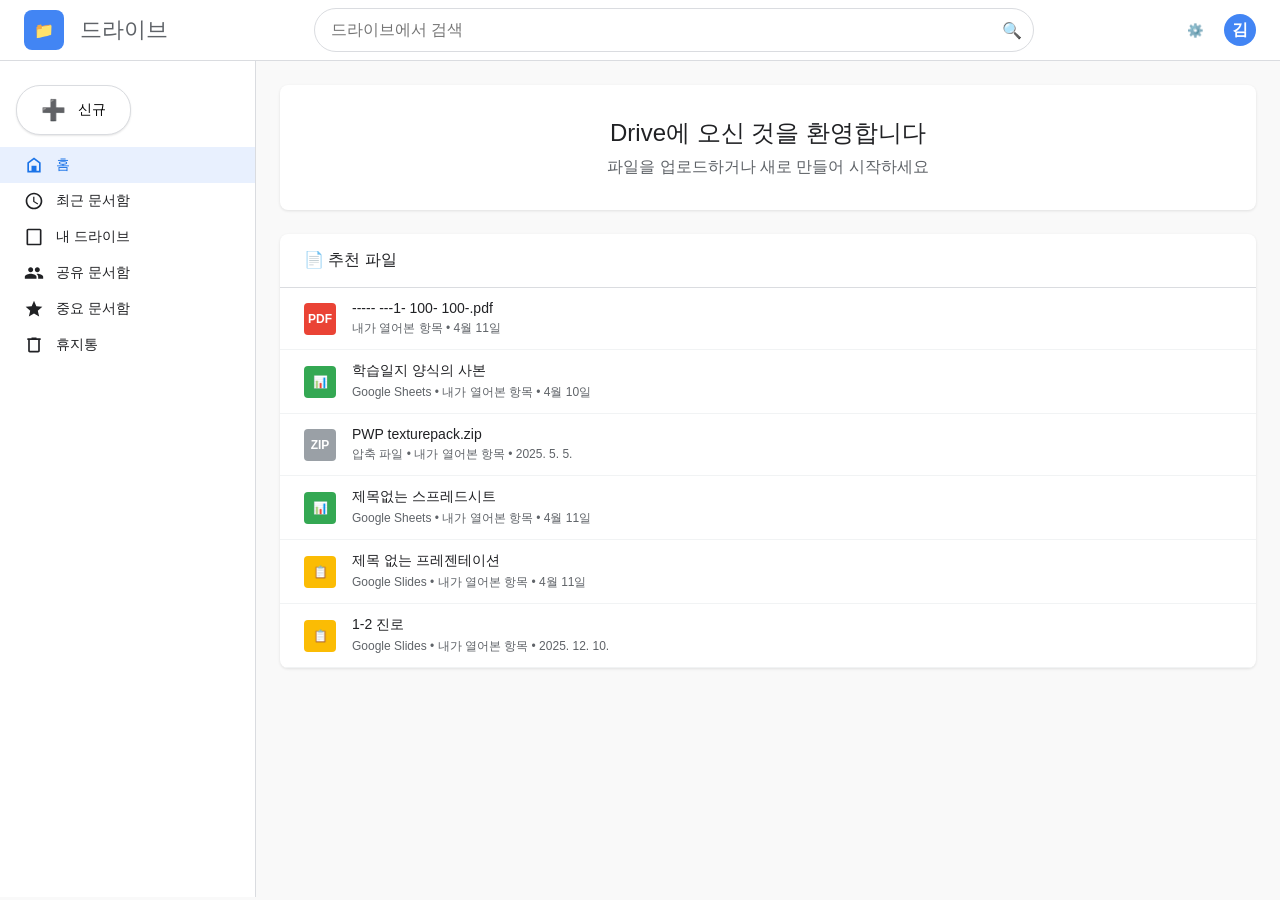
==== BE/main/main.html @ 6cacdad9 "ll" ====
<!DOCTYPE html>
<html lang="ko">
<head>
    <meta charset="UTF-8">
    <meta name="viewport" content="width=device-width, initial-scale=1.0">
    <title>Drive - 홈</title>
    <style>
        * {
            margin: 0;
            padding: 0;
            box-sizing: border-box;
        }

        body {
            font-family: 'Roboto', sans-serif;
            background-color: #f9f9f9;
        }

        .header {
            background: white;
            border-bottom: 1px solid #dadce0;
            padding: 8px 24px;
            display: flex;
            align-items: center;
            justify-content: space-between;
        }

        .logo-section {
            display: flex;
            align-items: center;
            gap: 16px;
        }

        .logo {
            width: 40px;
            height: 40px;
            background: #4285f4;
            border-radius: 8px;
            display: flex;
            align-items: center;
            justify-content: center;
            color: white;
            font-weight: bold;
        }

        .search-bar {
            max-width: 720px;
            flex-grow: 1;
            margin: 0 32px;
            position: relative;
        }

        .search-input {
            width: 100%;
            padding: 12px 48px 12px 16px;
            border: 1px solid #dadce0;
            border-radius: 24px;
            font-size: 16px;
            outline: none;
        }

        .search-input:focus {
            border-color: #4285f4;
            box-shadow: 0 1px 6px rgba(32,33,36,.28);
        }

        .search-icon {
            position: absolute;
            right: 12px;
            top: 50%;
            transform: translateY(-50%);
            color: #5f6368;
        }

        .main-container {
            display: flex;
            height: calc(100vh - 64px);
        }

        .sidebar {
            width: 256px;
            background: white;
            border-right: 1px solid #dadce0;
            padding: 12px 0;
        }

        .new-button {
            margin: 12px 16px;
            padding: 12px 24px;
            background: white;
            border: 1px solid #dadce0;
            border-radius: 24px;
            cursor: pointer;
            display: flex;
            align-items: center;
            gap: 12px;
            font-size: 14px;
            font-weight: 500;
            box-shadow: 0 1px 2px rgba(0,0,0,0.1);
        }

        .new-button:hover {
            box-shadow: 0 2px 4px rgba(0,0,0,0.15);
        }

        .nav-item {
            display: flex;
            align-items: center;
            gap: 12px;
            padding: 8px 24px;
            color: #202124;
            text-decoration: none;
            font-size: 14px;
        }

        .nav-item:hover {
            background: #f8f9fa;
        }

        .nav-item.active {
            background: #e8f0fe;
            color: #1a73e8;
            font-weight: 500;
        }

        .nav-icon {
            width: 20px;
            height: 20px;
            fill: currentColor;
        }

        .content {
            flex: 1;
            padding: 24px;
            overflow-y: auto;
        }

        .welcome-section {
            background: white;
            border-radius: 8px;
            padding: 32px;
            text-align: center;
            margin-bottom: 24px;
            box-shadow: 0 1px 3px rgba(0,0,0,0.1);
        }

        .welcome-title {
            font-size: 24px;
            font-weight: 400;
            color: #202124;
            margin-bottom: 8px;
        }

        .file-list {
            background: white;
            border-radius: 8px;
            overflow: hidden;
            box-shadow: 0 1px 3px rgba(0,0,0,0.1);
        }

        .file-header {
            padding: 16px 24px;
            border-bottom: 1px solid #dadce0;
            font-weight: 500;
            color: #202124;
            display: flex;
            align-items: center;
            gap: 8px;
        }

        .file-item {
            display: flex;
            align-items: center;
            gap: 16px;
            padding: 12px 24px;
            border-bottom: 1px solid #f1f3f4;
            cursor: pointer;
        }

        .file-item:hover {
            background: #f8f9fa;
        }

        .file-icon {
            width: 32px;
            height: 32px;
            border-radius: 4px;
            display: flex;
            align-items: center;
            justify-content: center;
            font-size: 12px;
            font-weight: bold;
            color: white;
        }

        .file-info {
            flex: 1;
        }

        .file-name {
            font-size: 14px;
            color: #202124;
            margin-bottom: 4px;
        }

        .file-details {
            font-size: 12px;
            color: #5f6368;
        }

        .pdf { background: #ea4335; }
        .sheets { background: #34a853; }
        .slides { background: #fbbc04; }
        .zip { background: #9aa0a6; }
        .hwp { background: #1a73e8; }
        .pptx { background: #ff6d01; }
    </style>
</head>
<body>
    <header class="header">
        <div class="logo-section">
            <div class="logo">📁</div>
            <span style="font-size: 22px; color: #5f6368;">드라이브</span>
        </div>

        <div class="search-bar">
            <input type="text" class="search-input" placeholder="드라이브에서 검색">
            <span class="search-icon">🔍</span>
        </div>

        <div style="display: flex; align-items: center; gap: 12px;">
            <button style="border: none; background: none; padding: 8px; border-radius: 50%; cursor: pointer;">⚙️</button>
            <div style="width: 32px; height: 32px; border-radius: 50%; background: #4285f4; display: flex; align-items: center; justify-content: center; color: white; font-weight: bold;">김</div>
        </div>
    </header>

    <div class="main-container">
        <aside class="sidebar">
            <button class="new-button">
                <span style="font-size: 20px;">➕</span>
                신규
            </button>

            <nav>
                <a href="#" class="nav-item active">
                    <svg class="nav-icon" viewBox="0 0 24 24"><path d="M12 3L4 9v12h16V9l-8-6zm6 16h-3v-6H9v6H6v-9l6-4.5 6 4.5v9z"/></svg>
                    홈
                </a>
                <a href="#" class="nav-item">
                    <svg class="nav-icon" viewBox="0 0 24 24"><path d="M12 2C6.48 2 2 6.48 2 12s4.48 10 10 10 10-4.48 10-10S17.52 2 12 2zm0 18c-4.42 0-8-3.58-8-8s3.58-8 8-8 8 3.58 8 8-3.58 8-8 8z"/><path d="M12.5 7H11v6l5.25 3.15.75-1.23-4.5-2.67z"/></svg>
                    최근 문서함
                </a>
                <a href="#" class="nav-item">
                    <svg class="nav-icon" viewBox="0 0 24 24"><path d="M19 2H5c-1.1 0-2 .9-2 2v16c0 1.1.9 2 2 2h14c1.1 0 2-.9 2-2V4c0-1.1-.9-2-2-2zm0 18H5V4h14v16z"/></svg>
                    내 드라이브
                </a>
                <a href="#" class="nav-item">
                    <svg class="nav-icon" viewBox="0 0 24 24"><path d="M16 11c1.66 0 2.99-1.34 2.99-3S17.66 5 16 5c-1.66 0-3 1.34-3 3s1.34 3 3 3zm-8 0c1.66 0 2.99-1.34 2.99-3S9.66 5 8 5C6.34 5 5 6.34 5 8s1.34 3 3 3zm0 2c-2.33 0-7 1.17-7 3.5V19h14v-2.5c0-2.33-4.67-3.5-7-3.5zm8 0c-.29 0-.62.02-.97.05 1.16.84 1.97 1.97 1.97 3.45V19h6v-2.5c0-2.33-4.67-3.5-7-3.5z"/></svg>
                    공유 문서함
                </a>
                <a href="#" class="nav-item">
                    <svg class="nav-icon" viewBox="0 0 24 24"><path d="M22 9.24l-7.19-.62L12 2 9.19 8.63 2 9.24l5.46 4.73L5.82 21 12 17.27 18.18 21l-1.63-7.03L22 9.24z"/></svg>
                    중요 문서함
                </a>
                <a href="#" class="nav-item">
                    <svg class="nav-icon" viewBox="0 0 24 24"><path d="M15 4V3H9v1H4v2h1v13c0 1.1.9 2 2 2h10c1.1 0 2-.9 2-2V6h1V4h-5zm2 15H7V6h10v13z"/></svg>
                    휴지통
                </a>
            </nav>
        </aside>

        <main class="content">
            <div class="welcome-section">
                <h1 class="welcome-title">Drive에 오신 것을 환영합니다</h1>
                <p style="color: #5f6368;">파일을 업로드하거나 새로 만들어 시작하세요</p>
            </div>

            <div class="file-list">
                <div class="file-header">
                    📄 추천 파일
                </div>

                <div class="file-item">
                    <div class="file-icon pdf">PDF</div>
                    <div class="file-info">
                        <div class="file-name">----- ---1- 100- 100-.pdf</div>
                        <div class="file-details">내가 열어본 항목 • 4월 11일</div>
                    </div>
                </div>

                <div class="file-item">
                    <div class="file-icon sheets">📊</div>
                    <div class="file-info">
                        <div class="file-name">학습일지 양식의 사본</div>
                        <div class="file-details">Google Sheets • 내가 열어본 항목 • 4월 10일</div>
                    </div>
                </div>

                <div class="file-item">
                    <div class="file-icon zip">ZIP</div>
                    <div class="file-info">
                        <div class="file-name">PWP texturepack.zip</div>
                        <div class="file-details">압축 파일 • 내가 열어본 항목 • 2025. 5. 5.</div>
                    </div>
                </div>

                <div class="file-item">
                    <div class="file-icon sheets">📊</div>
                    <div class="file-info">
                        <div class="file-name">제목없는 스프레드시트</div>
                        <div class="file-details">Google Sheets • 내가 열어본 항목 • 4월 11일</div>
                    </div>
                </div>

                <div class="file-item">
                    <div class="file-icon slides">📋</div>
                    <div class="file-info">
                        <div class="file-name">제목 없는 프레젠테이션</div>
                        <div class="file-details">Google Slides • 내가 열어본 항목 • 4월 11일</div>
                    </div>
                </div>

                <div class="file-item">
                    <div class="file-icon slides">📋</div>
                    <div class="file-info">
                        <div class="file-name">1-2 진로</div>
                        <div class="file-details">Google Slides • 내가 열어본 항목 • 2025. 12. 10.</div>
                    </div>
                </div>
            </div>
        </main>
    </div>

    <script>
        // 간단한 인터랙션 추가
        document.querySelectorAll('.file-item').forEach(item => {
            item.addEventListener('click', function() {
                const fileName = this.querySelector('.file-name').textContent;
                alert(`"${fileName}" 파일을 열었습니다.`);
            });
        });

        document.querySelector('.search-input').addEventListener('keypress', function(e) {
            if (e.key === 'Enter') {
                const query = this.value;
                if (query) {
                    alert(`"${query}"에 대한 검색 결과를 표시합니다.`);
                }
            }
        });
    </script>
</body>
</html>
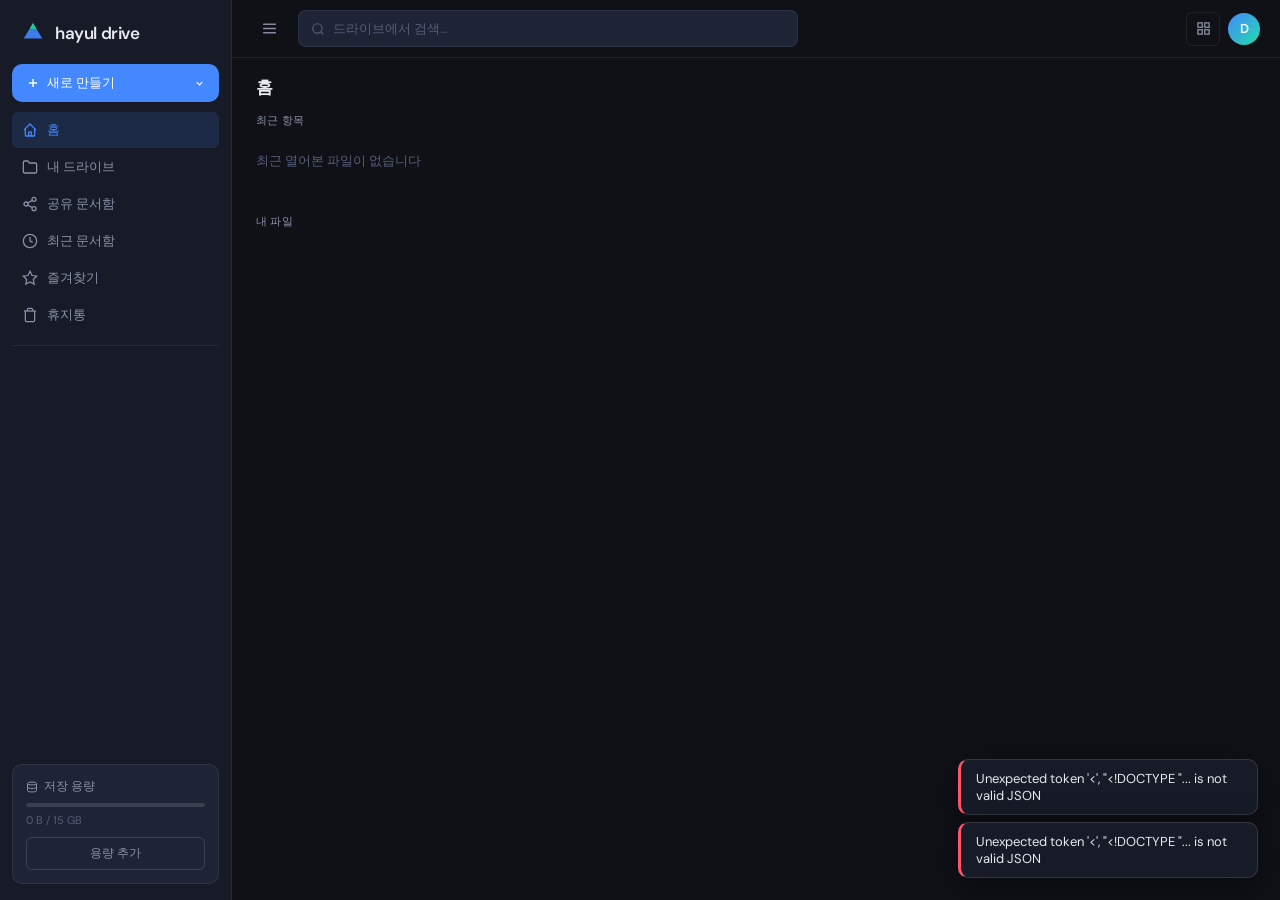
==== commit 21f77689: "ll" ====
--- a/BE/main/main.html
+++ b/BE/main/main.html
@@ -1,353 +1,288 @@
 <!DOCTYPE html>
 <html lang="ko">
 <head>
-    <meta charset="UTF-8">
-    <meta name="viewport" content="width=device-width, initial-scale=1.0">
-    <title>Drive - 홈</title>
-    <style>
-        * {
-            margin: 0;
-            padding: 0;
-            box-sizing: border-box;
-        }
-
-        body {
-            font-family: 'Roboto', sans-serif;
-            background-color: #f9f9f9;
-        }
-
-        .header {
-            background: white;
-            border-bottom: 1px solid #dadce0;
-            padding: 8px 24px;
-            display: flex;
-            align-items: center;
-            justify-content: space-between;
-        }
-
-        .logo-section {
-            display: flex;
-            align-items: center;
-            gap: 16px;
-        }
-
-        .logo {
-            width: 40px;
-            height: 40px;
-            background: #4285f4;
-            border-radius: 8px;
-            display: flex;
-            align-items: center;
-            justify-content: center;
-            color: white;
-            font-weight: bold;
-        }
-
-        .search-bar {
-            max-width: 720px;
-            flex-grow: 1;
-            margin: 0 32px;
-            position: relative;
-        }
-
-        .search-input {
-            width: 100%;
-            padding: 12px 48px 12px 16px;
-            border: 1px solid #dadce0;
-            border-radius: 24px;
-            font-size: 16px;
-            outline: none;
-        }
-
-        .search-input:focus {
-            border-color: #4285f4;
-            box-shadow: 0 1px 6px rgba(32,33,36,.28);
-        }
-
-        .search-icon {
-            position: absolute;
-            right: 12px;
-            top: 50%;
-            transform: translateY(-50%);
-            color: #5f6368;
-        }
-
-        .main-container {
-            display: flex;
-            height: calc(100vh - 64px);
-        }
-
-        .sidebar {
-            width: 256px;
-            background: white;
-            border-right: 1px solid #dadce0;
-            padding: 12px 0;
-        }
-
-        .new-button {
-            margin: 12px 16px;
-            padding: 12px 24px;
-            background: white;
-            border: 1px solid #dadce0;
-            border-radius: 24px;
-            cursor: pointer;
-            display: flex;
-            align-items: center;
-            gap: 12px;
-            font-size: 14px;
-            font-weight: 500;
-            box-shadow: 0 1px 2px rgba(0,0,0,0.1);
-        }
-
-        .new-button:hover {
-            box-shadow: 0 2px 4px rgba(0,0,0,0.15);
-        }
-
-        .nav-item {
-            display: flex;
-            align-items: center;
-            gap: 12px;
-            padding: 8px 24px;
-            color: #202124;
-            text-decoration: none;
-            font-size: 14px;
-        }
-
-        .nav-item:hover {
-            background: #f8f9fa;
-        }
-
-        .nav-item.active {
-            background: #e8f0fe;
-            color: #1a73e8;
-            font-weight: 500;
-        }
-
-        .nav-icon {
-            width: 20px;
-            height: 20px;
-            fill: currentColor;
-        }
-
-        .content {
-            flex: 1;
-            padding: 24px;
-            overflow-y: auto;
-        }
-
-        .welcome-section {
-            background: white;
-            border-radius: 8px;
-            padding: 32px;
-            text-align: center;
-            margin-bottom: 24px;
-            box-shadow: 0 1px 3px rgba(0,0,0,0.1);
-        }
-
-        .welcome-title {
-            font-size: 24px;
-            font-weight: 400;
-            color: #202124;
-            margin-bottom: 8px;
-        }
-
-        .file-list {
-            background: white;
-            border-radius: 8px;
-            overflow: hidden;
-            box-shadow: 0 1px 3px rgba(0,0,0,0.1);
-        }
-
-        .file-header {
-            padding: 16px 24px;
-            border-bottom: 1px solid #dadce0;
-            font-weight: 500;
-            color: #202124;
-            display: flex;
-            align-items: center;
-            gap: 8px;
-        }
-
-        .file-item {
-            display: flex;
-            align-items: center;
-            gap: 16px;
-            padding: 12px 24px;
-            border-bottom: 1px solid #f1f3f4;
-            cursor: pointer;
-        }
-
-        .file-item:hover {
-            background: #f8f9fa;
-        }
-
-        .file-icon {
-            width: 32px;
-            height: 32px;
-            border-radius: 4px;
-            display: flex;
-            align-items: center;
-            justify-content: center;
-            font-size: 12px;
-            font-weight: bold;
-            color: white;
-        }
-
-        .file-info {
-            flex: 1;
-        }
-
-        .file-name {
-            font-size: 14px;
-            color: #202124;
-            margin-bottom: 4px;
-        }
-
-        .file-details {
-            font-size: 12px;
-            color: #5f6368;
-        }
-
-        .pdf { background: #ea4335; }
-        .sheets { background: #34a853; }
-        .slides { background: #fbbc04; }
-        .zip { background: #9aa0a6; }
-        .hwp { background: #1a73e8; }
-        .pptx { background: #ff6d01; }
-    </style>
+  <meta charset="UTF-8" />
+  <meta name="viewport" content="width=device-width, initial-scale=1.0" />
+  <title>Drive</title>
+  <link rel="preconnect" href="https://fonts.googleapis.com" />
+  <link rel="preconnect" href="https://fonts.gstatic.com" crossorigin />
+  <link href="https://fonts.googleapis.com/css2?family=DM+Sans:opsz,wght@9..40,300;9..40,400;9..40,500;9..40,600&display=swap" rel="stylesheet" />
+  <link rel="stylesheet" href="style/style.css" />
 </head>
 <body>
-    <header class="header">
-        <div class="logo-section">
-            <div class="logo">📁</div>
-            <span style="font-size: 22px; color: #5f6368;">드라이브</span>
+
+<!-- ── 사이드바 ─────────────────────────────────────────── -->
+<aside class="sidebar" id="sidebar">
+  <div class="logo">
+    <svg width="26" height="26" viewBox="0 0 28 28" fill="none">
+      <path d="M4 20l6-10h8l6 10H4z" fill="#4488ff" opacity=".9"/>
+      <path d="M10 10L14 3l4 7H10z" fill="#22ddaa" opacity=".9"/>
+      <path d="M16 10l6 10H22l-6-10z" fill="#ffaa33" opacity=".9"/>
+    </svg>
+    <span>hayul drive</span>
+  </div>
+
+  <!-- 새로 만들기 드롭다운 -->
+  <div class="new-btn-wrap" id="new-btn-wrap">
+    <button class="btn-new" id="btn-new">
+      <svg width="14" height="14" viewBox="0 0 24 24" fill="none" stroke="currentColor" stroke-width="2.5"><line x1="12" y1="5" x2="12" y2="19"/><line x1="5" y1="12" x2="19" y2="12"/></svg>
+      새로 만들기
+      <svg class="chevron" width="11" height="11" viewBox="0 0 24 24" fill="none" stroke="currentColor" stroke-width="2.5"><polyline points="6 9 12 15 18 9"/></svg>
+    </button>
+    <div class="new-dropdown" id="new-dropdown">
+      <button data-new="folder">
+        <svg width="14" height="14" viewBox="0 0 24 24" fill="none" stroke="currentColor" stroke-width="2"><path d="M22 19a2 2 0 01-2 2H4a2 2 0 01-2-2V5a2 2 0 012-2h5l2 3h9a2 2 0 012 2z"/></svg>새 폴더
+      </button>
+      <div class="dropdown-div"></div>
+      <button data-new="doc">
+        <svg width="14" height="14" viewBox="0 0 24 24" fill="none" stroke="currentColor" stroke-width="2"><path d="M14 2H6a2 2 0 00-2 2v16a2 2 0 002 2h12a2 2 0 002-2V8z"/><polyline points="14 2 14 8 20 8"/><line x1="16" y1="13" x2="8" y2="13"/><line x1="16" y1="17" x2="8" y2="17"/></svg>새 문서
+      </button>
+      <button data-new="sheet">
+        <svg width="14" height="14" viewBox="0 0 24 24" fill="none" stroke="currentColor" stroke-width="2"><rect x="3" y="3" width="18" height="18" rx="2"/><line x1="3" y1="9" x2="21" y2="9"/><line x1="3" y1="15" x2="21" y2="15"/><line x1="9" y1="3" x2="9" y2="21"/><line x1="15" y1="3" x2="15" y2="21"/></svg>새 스프레드시트
+      </button>
+      <button data-new="slide">
+        <svg width="14" height="14" viewBox="0 0 24 24" fill="none" stroke="currentColor" stroke-width="2"><rect x="2" y="3" width="20" height="14" rx="2"/><line x1="8" y1="21" x2="16" y2="21"/><line x1="12" y1="17" x2="12" y2="21"/></svg>새 프레젠테이션
+      </button>
+      <div class="dropdown-div"></div>
+      <button data-new="upload">
+        <svg width="14" height="14" viewBox="0 0 24 24" fill="none" stroke="currentColor" stroke-width="2"><polyline points="16 16 12 12 8 16"/><line x1="12" y1="12" x2="12" y2="21"/><path d="M20.39 18.39A5 5 0 0018 9h-1.26A8 8 0 103 16.3"/></svg>파일 업로드
+      </button>
+    </div>
+  </div>
+
+  <nav class="nav">
+    <a class="nav-item" data-view="home">
+      <svg width="16" height="16" viewBox="0 0 24 24" fill="none" stroke="currentColor" stroke-width="1.9"><path d="M3 12l2-2m0 0l7-7 7 7M5 10v10a1 1 0 001 1h3m10-11l2 2m-2-2v10a1 1 0 01-1 1h-3m-6 0a1 1 0 001-1v-4a1 1 0 011-1h2a1 1 0 011 1v4a1 1 0 001 1m-6 0h6"/></svg>홈
+    </a>
+    <a class="nav-item" data-view="my-drive">
+      <svg width="16" height="16" viewBox="0 0 24 24" fill="none" stroke="currentColor" stroke-width="1.9"><path d="M22 19a2 2 0 01-2 2H4a2 2 0 01-2-2V5a2 2 0 012-2h5l2 3h9a2 2 0 012 2z"/></svg>내 드라이브
+    </a>
+    <a class="nav-item" data-view="shared">
+      <svg width="16" height="16" viewBox="0 0 24 24" fill="none" stroke="currentColor" stroke-width="1.9"><circle cx="18" cy="5" r="3"/><circle cx="6" cy="12" r="3"/><circle cx="18" cy="19" r="3"/><line x1="8.59" y1="13.51" x2="15.42" y2="17.49"/><line x1="15.41" y1="6.51" x2="8.59" y2="10.49"/></svg>공유 문서함
+    </a>
+    <a class="nav-item" data-view="recent">
+      <svg width="16" height="16" viewBox="0 0 24 24" fill="none" stroke="currentColor" stroke-width="1.9"><circle cx="12" cy="12" r="10"/><polyline points="12 6 12 12 16 14"/></svg>최근 문서함
+    </a>
+    <a class="nav-item" data-view="starred">
+      <svg width="16" height="16" viewBox="0 0 24 24" fill="none" stroke="currentColor" stroke-width="1.9"><polygon points="12 2 15.09 8.26 22 9.27 17 14.14 18.18 21.02 12 17.77 5.82 21.02 7 14.14 2 9.27 8.91 8.26 12 2"/></svg>즐겨찾기
+    </a>
+    <a class="nav-item" data-view="trash">
+      <svg width="16" height="16" viewBox="0 0 24 24" fill="none" stroke="currentColor" stroke-width="1.9"><polyline points="3 6 5 6 21 6"/><path d="M19 6v14a2 2 0 01-2 2H7a2 2 0 01-2-2V6m3 0V4a2 2 0 012-2h4a2 2 0 012 2v2"/></svg>휴지통
+    </a>
+  </nav>
+
+  <div class="sidebar-sep"></div>
+
+  <div class="storage-box">
+    <div class="storage-top">
+      <svg width="12" height="12" viewBox="0 0 24 24" fill="none" stroke="currentColor" stroke-width="2"><ellipse cx="12" cy="5" rx="9" ry="3"/><path d="M21 12c0 1.66-4 3-9 3s-9-1.34-9-3"/><path d="M3 5v14c0 1.66 4 3 9 3s9-1.34 9-3V5"/></svg>
+      <span>저장 용량</span>
+    </div>
+    <div class="storage-bar"><div class="storage-fill" id="storage-fill"></div></div>
+    <div class="storage-nums"><span id="storage-used-text">0 B</span><span> / 15 GB</span></div>
+    <button class="btn-upgrade">용량 추가</button>
+  </div>
+</aside>
+
+<!-- ── 메인 ──────────────────────────────────────────────── -->
+<main class="main">
+
+  <!-- 상단 바 -->
+  <header class="topbar">
+    <button class="menu-btn" id="sidebar-toggle">
+      <svg width="17" height="17" viewBox="0 0 24 24" fill="none" stroke="currentColor" stroke-width="2"><line x1="3" y1="6" x2="21" y2="6"/><line x1="3" y1="12" x2="21" y2="12"/><line x1="3" y1="18" x2="21" y2="18"/></svg>
+    </button>
+    <div class="search-wrap">
+      <svg width="14" height="14" viewBox="0 0 24 24" fill="none" stroke="currentColor" stroke-width="2"><circle cx="11" cy="11" r="8"/><line x1="21" y1="21" x2="16.65" y2="16.65"/></svg>
+      <input type="text" id="search-input" placeholder="드라이브에서 검색…" />
+      <button class="search-clear" id="search-clear" style="display:none">
+        <svg width="13" height="13" viewBox="0 0 24 24" fill="none" stroke="currentColor" stroke-width="2.5"><line x1="18" y1="6" x2="6" y2="18"/><line x1="6" y1="6" x2="18" y2="18"/></svg>
+      </button>
+    </div>
+    <div class="topbar-right">
+      <button class="icon-btn" id="btn-view-toggle" title="보기 전환">
+        <svg id="icon-grid" width="15" height="15" viewBox="0 0 24 24" fill="none" stroke="currentColor" stroke-width="2"><rect x="3" y="3" width="7" height="7"/><rect x="14" y="3" width="7" height="7"/><rect x="14" y="14" width="7" height="7"/><rect x="3" y="14" width="7" height="7"/></svg>
+        <svg id="icon-list" width="15" height="15" viewBox="0 0 24 24" fill="none" stroke="currentColor" stroke-width="2" style="display:none"><line x1="8" y1="6" x2="21" y2="6"/><line x1="8" y1="12" x2="21" y2="12"/><line x1="8" y1="18" x2="21" y2="18"/><line x1="3" y1="6" x2="3.01" y2="6"/><line x1="3" y1="12" x2="3.01" y2="12"/><line x1="3" y1="18" x2="3.01" y2="18"/></svg>
+      </button>
+      <div class="user-avatar">D</div>
+    </div>
+  </header>
+
+  <!-- 콘텐츠 영역 -->
+  <div class="content" id="content">
+
+    <!-- 브레드크럼 -->
+    <nav class="breadcrumb" id="breadcrumb" style="display:none">
+      <span class="bc-root" id="bc-root">내 드라이브</span>
+      <span class="bc-list" id="bc-list"></span>
+    </nav>
+
+    <!-- 섹션 헤더 -->
+    <div class="section-header">
+      <h2 id="section-title">홈</h2>
+      <div id="trash-actions" style="display:none">
+        <button class="btn-ghost btn-danger" id="btn-empty-trash">휴지통 비우기</button>
+      </div>
+    </div>
+
+    <!-- ▸ 홈 뷰 -->
+    <div id="view-home">
+      <div class="home-block">
+        <div class="home-block-title">최근 항목</div>
+        <div class="recent-grid" id="recent-grid"></div>
+        <div class="home-empty" id="recent-empty" style="display:none">최근 열어본 파일이 없습니다</div>
+      </div>
+      <div class="home-block">
+        <div class="home-block-title">내 파일</div>
+        <div class="file-grid" id="home-file-grid"></div>
+      </div>
+    </div>
+
+    <!-- ▸ 파일 뷰 (my-drive / shared / recent / starred / trash / 폴더 내부) -->
+    <div id="view-files" style="display:none">
+      <div class="drop-zone" id="drop-zone">
+        <svg width="22" height="22" viewBox="0 0 24 24" fill="none" stroke="currentColor" stroke-width="1.5"><polyline points="16 16 12 12 8 16"/><line x1="12" y1="12" x2="12" y2="21"/><path d="M20.39 18.39A5 5 0 0018 9h-1.26A8 8 0 103 16.3"/></svg>
+        <span>파일을 여기에 드롭하세요</span>
+      </div>
+      <!-- 리스트 뷰 헤더 -->
+      <div class="list-header" id="list-header" style="display:none">
+        <span class="lh-name">이름</span>
+        <span class="lh-date">수정일</span>
+        <span class="lh-size">크기</span>
+      </div>
+      <div class="file-grid" id="file-grid"></div>
+      <div class="loading" id="loading" style="display:none"><div class="spinner"></div></div>
+      <div class="empty-state" id="empty-state" style="display:none">
+        <svg width="52" height="52" viewBox="0 0 24 24" fill="none" stroke="currentColor" stroke-width="1"><path d="M13 2H6a2 2 0 00-2 2v16a2 2 0 002 2h12a2 2 0 002-2V9z"/><polyline points="13 2 13 9 20 9"/></svg>
+        <p>파일이 없습니다</p>
+        <span id="empty-hint">새로 만들기 버튼으로 파일을 추가해 보세요</span>
+      </div>
+    </div>
+
+  </div><!-- /content -->
+
+  <input type="file" id="file-input" multiple style="display:none" />
+</main>
+
+<!-- ── 컨텍스트 메뉴 ──────────────────────────────────────── -->
+<div class="ctx-menu" id="context-menu">
+  <button data-action="open">
+    <svg width="13" height="13" viewBox="0 0 24 24" fill="none" stroke="currentColor" stroke-width="2"><path d="M18 13v6a2 2 0 01-2 2H5a2 2 0 01-2-2V8a2 2 0 012-2h6"/><polyline points="15 3 21 3 21 9"/><line x1="10" y1="14" x2="21" y2="3"/></svg>열기
+  </button>
+  <button data-action="download">
+    <svg width="13" height="13" viewBox="0 0 24 24" fill="none" stroke="currentColor" stroke-width="2"><path d="M21 15v4a2 2 0 01-2 2H5a2 2 0 01-2-2v-4"/><polyline points="7 10 12 15 17 10"/><line x1="12" y1="15" x2="12" y2="3"/></svg>다운로드
+  </button>
+  <div class="ctx-div"></div>
+  <button data-action="rename">
+    <svg width="13" height="13" viewBox="0 0 24 24" fill="none" stroke="currentColor" stroke-width="2"><path d="M11 4H4a2 2 0 00-2 2v14a2 2 0 002 2h14a2 2 0 002-2v-7"/><path d="M18.5 2.5a2.121 2.121 0 013 3L12 15l-4 1 1-4 9.5-9.5z"/></svg>이름 바꾸기
+  </button>
+  <button data-action="star">
+    <svg width="13" height="13" viewBox="0 0 24 24" fill="none" stroke="currentColor" stroke-width="2"><polygon points="12 2 15.09 8.26 22 9.27 17 14.14 18.18 21.02 12 17.77 5.82 21.02 7 14.14 2 9.27 8.91 8.26 12 2"/></svg><span id="ctx-star-label">즐겨찾기 추가</span>
+  </button>
+  <button data-action="share">
+    <svg width="13" height="13" viewBox="0 0 24 24" fill="none" stroke="currentColor" stroke-width="2"><circle cx="18" cy="5" r="3"/><circle cx="6" cy="12" r="3"/><circle cx="18" cy="19" r="3"/><line x1="8.59" y1="13.51" x2="15.42" y2="17.49"/><line x1="15.41" y1="6.51" x2="8.59" y2="10.49"/></svg>공유
+  </button>
+  <button data-action="copy">
+    <svg width="13" height="13" viewBox="0 0 24 24" fill="none" stroke="currentColor" stroke-width="2"><rect x="9" y="9" width="13" height="13" rx="2"/><path d="M5 15H4a2 2 0 01-2-2V4a2 2 0 012-2h9a2 2 0 012 2v1"/></svg>복사본 만들기
+  </button>
+  <div class="ctx-div"></div>
+  <button data-action="trash" class="danger">
+    <svg width="13" height="13" viewBox="0 0 24 24" fill="none" stroke="currentColor" stroke-width="2"><polyline points="3 6 5 6 21 6"/><path d="M19 6v14a2 2 0 01-2 2H7a2 2 0 01-2-2V6m3 0V4a2 2 0 012-2h4a2 2 0 012 2v2"/></svg>휴지통으로 이동
+  </button>
+  <button data-action="restore" style="display:none">
+    <svg width="13" height="13" viewBox="0 0 24 24" fill="none" stroke="currentColor" stroke-width="2"><polyline points="1 4 1 10 7 10"/><path d="M3.51 15a9 9 0 102.13-9.36L1 10"/></svg>복원
+  </button>
+  <button data-action="delete" class="danger" style="display:none">
+    <svg width="13" height="13" viewBox="0 0 24 24" fill="none" stroke="currentColor" stroke-width="2"><polyline points="3 6 5 6 21 6"/><path d="M19 6v14a2 2 0 01-2 2H7a2 2 0 01-2-2V6m3 0V4a2 2 0 012-2h4a2 2 0 012 2v2"/><line x1="10" y1="11" x2="10" y2="17"/><line x1="14" y1="11" x2="14" y2="17"/></svg>영구 삭제
+  </button>
+</div>
+
+<!-- ── 모달: 이름 변경 ──────────────────────────────────── -->
+<div class="modal-overlay" id="modal-rename">
+  <div class="modal">
+    <h3>이름 바꾸기</h3>
+    <input type="text" id="rename-input" class="modal-input" />
+    <div class="modal-actions">
+      <button class="btn-ghost" data-close="modal-rename">취소</button>
+      <button class="btn-primary" id="btn-rename-confirm">변경</button>
+    </div>
+  </div>
+</div>
+
+<!-- ── 모달: 공유 ───────────────────────────────────────── -->
+<div class="modal-overlay" id="modal-share">
+  <div class="modal modal-wide">
+    <h3>공유 설정</h3>
+    <div class="share-row">
+      <input type="text" id="share-link-input" class="modal-input" placeholder="링크 공유 활성화 후 링크가 생성됩니다" readonly />
+      <button class="btn-primary" id="btn-copy-link">복사</button>
+    </div>
+    <label class="toggle-wrap">
+      <input type="checkbox" id="chk-link-share" />
+      <span class="toggle-track"><span class="toggle-thumb"></span></span>
+      <span>링크 공유 허용</span>
+    </label>
+    <div class="share-row" style="margin-top:16px">
+      <input type="email" id="share-email-input" class="modal-input" placeholder="이메일 주소" />
+      <select id="share-role-select" class="modal-select">
+        <option value="reader">보기</option>
+        <option value="commenter">댓글</option>
+        <option value="writer">편집</option>
+      </select>
+      <button class="btn-primary" id="btn-share-add">추가</button>
+    </div>
+    <div class="perm-list" id="perm-list"></div>
+    <div class="modal-actions"><button class="btn-ghost" data-close="modal-share">닫기</button></div>
+  </div>
+</div>
+
+<!-- ── 모달: 새 폴더 ────────────────────────────────────── -->
+<div class="modal-overlay" id="modal-folder">
+  <div class="modal">
+    <h3>새 폴더 만들기</h3>
+    <input type="text" id="folder-name-input" class="modal-input" value="새 폴더" />
+    <div class="modal-actions">
+      <button class="btn-ghost" data-close="modal-folder">취소</button>
+      <button class="btn-primary" id="btn-folder-confirm">만들기</button>
+    </div>
+  </div>
+</div>
+
+<!-- ── 모달: 새 파일 ────────────────────────────────────── -->
+<div class="modal-overlay" id="modal-newfile">
+  <div class="modal">
+    <h3 id="newfile-title">새 문서</h3>
+    <input type="text" id="newfile-name-input" class="modal-input" />
+    <div class="modal-actions">
+      <button class="btn-ghost" data-close="modal-newfile">취소</button>
+      <button class="btn-primary" id="btn-newfile-confirm">만들기</button>
+    </div>
+  </div>
+</div>
+
+<!-- ── 모달: 파일 미리보기 ──────────────────────────────── -->
+<div class="modal-overlay" id="modal-preview">
+  <div class="modal modal-preview">
+    <div class="preview-header">
+      <div class="preview-title">
+        <span id="preview-icon-lg" style="font-size:22px"></span>
+        <div>
+          <div class="preview-name" id="preview-name"></div>
+          <div class="preview-meta" id="preview-meta"></div>
         </div>
-
-        <div class="search-bar">
-            <input type="text" class="search-input" placeholder="드라이브에서 검색">
-            <span class="search-icon">🔍</span>
-        </div>
-
-        <div style="display: flex; align-items: center; gap: 12px;">
-            <button style="border: none; background: none; padding: 8px; border-radius: 50%; cursor: pointer;">⚙️</button>
-            <div style="width: 32px; height: 32px; border-radius: 50%; background: #4285f4; display: flex; align-items: center; justify-content: center; color: white; font-weight: bold;">김</div>
-        </div>
-    </header>
-
-    <div class="main-container">
-        <aside class="sidebar">
-            <button class="new-button">
-                <span style="font-size: 20px;">➕</span>
-                신규
-            </button>
-
-            <nav>
-                <a href="#" class="nav-item active">
-                    <svg class="nav-icon" viewBox="0 0 24 24"><path d="M12 3L4 9v12h16V9l-8-6zm6 16h-3v-6H9v6H6v-9l6-4.5 6 4.5v9z"/></svg>
-                    홈
-                </a>
-                <a href="#" class="nav-item">
-                    <svg class="nav-icon" viewBox="0 0 24 24"><path d="M12 2C6.48 2 2 6.48 2 12s4.48 10 10 10 10-4.48 10-10S17.52 2 12 2zm0 18c-4.42 0-8-3.58-8-8s3.58-8 8-8 8 3.58 8 8-3.58 8-8 8z"/><path d="M12.5 7H11v6l5.25 3.15.75-1.23-4.5-2.67z"/></svg>
-                    최근 문서함
-                </a>
-                <a href="#" class="nav-item">
-                    <svg class="nav-icon" viewBox="0 0 24 24"><path d="M19 2H5c-1.1 0-2 .9-2 2v16c0 1.1.9 2 2 2h14c1.1 0 2-.9 2-2V4c0-1.1-.9-2-2-2zm0 18H5V4h14v16z"/></svg>
-                    내 드라이브
-                </a>
-                <a href="#" class="nav-item">
-                    <svg class="nav-icon" viewBox="0 0 24 24"><path d="M16 11c1.66 0 2.99-1.34 2.99-3S17.66 5 16 5c-1.66 0-3 1.34-3 3s1.34 3 3 3zm-8 0c1.66 0 2.99-1.34 2.99-3S9.66 5 8 5C6.34 5 5 6.34 5 8s1.34 3 3 3zm0 2c-2.33 0-7 1.17-7 3.5V19h14v-2.5c0-2.33-4.67-3.5-7-3.5zm8 0c-.29 0-.62.02-.97.05 1.16.84 1.97 1.97 1.97 3.45V19h6v-2.5c0-2.33-4.67-3.5-7-3.5z"/></svg>
-                    공유 문서함
-                </a>
-                <a href="#" class="nav-item">
-                    <svg class="nav-icon" viewBox="0 0 24 24"><path d="M22 9.24l-7.19-.62L12 2 9.19 8.63 2 9.24l5.46 4.73L5.82 21 12 17.27 18.18 21l-1.63-7.03L22 9.24z"/></svg>
-                    중요 문서함
-                </a>
-                <a href="#" class="nav-item">
-                    <svg class="nav-icon" viewBox="0 0 24 24"><path d="M15 4V3H9v1H4v2h1v13c0 1.1.9 2 2 2h10c1.1 0 2-.9 2-2V6h1V4h-5zm2 15H7V6h10v13z"/></svg>
-                    휴지통
-                </a>
-            </nav>
-        </aside>
-
-        <main class="content">
-            <div class="welcome-section">
-                <h1 class="welcome-title">Drive에 오신 것을 환영합니다</h1>
-                <p style="color: #5f6368;">파일을 업로드하거나 새로 만들어 시작하세요</p>
-            </div>
-
-            <div class="file-list">
-                <div class="file-header">
-                    📄 추천 파일
-                </div>
-
-                <div class="file-item">
-                    <div class="file-icon pdf">PDF</div>
-                    <div class="file-info">
-                        <div class="file-name">----- ---1- 100- 100-.pdf</div>
-                        <div class="file-details">내가 열어본 항목 • 4월 11일</div>
-                    </div>
-                </div>
-
-                <div class="file-item">
-                    <div class="file-icon sheets">📊</div>
-                    <div class="file-info">
-                        <div class="file-name">학습일지 양식의 사본</div>
-                        <div class="file-details">Google Sheets • 내가 열어본 항목 • 4월 10일</div>
-                    </div>
-                </div>
-
-                <div class="file-item">
-                    <div class="file-icon zip">ZIP</div>
-                    <div class="file-info">
-                        <div class="file-name">PWP texturepack.zip</div>
-                        <div class="file-details">압축 파일 • 내가 열어본 항목 • 2025. 5. 5.</div>
-                    </div>
-                </div>
-
-                <div class="file-item">
-                    <div class="file-icon sheets">📊</div>
-                    <div class="file-info">
-                        <div class="file-name">제목없는 스프레드시트</div>
-                        <div class="file-details">Google Sheets • 내가 열어본 항목 • 4월 11일</div>
-                    </div>
-                </div>
-
-                <div class="file-item">
-                    <div class="file-icon slides">📋</div>
-                    <div class="file-info">
-                        <div class="file-name">제목 없는 프레젠테이션</div>
-                        <div class="file-details">Google Slides • 내가 열어본 항목 • 4월 11일</div>
-                    </div>
-                </div>
-
-                <div class="file-item">
-                    <div class="file-icon slides">📋</div>
-                    <div class="file-info">
-                        <div class="file-name">1-2 진로</div>
-                        <div class="file-details">Google Slides • 내가 열어본 항목 • 2025. 12. 10.</div>
-                    </div>
-                </div>
-            </div>
-        </main>
-    </div>
-
-    <script>
-        // 간단한 인터랙션 추가
-        document.querySelectorAll('.file-item').forEach(item => {
-            item.addEventListener('click', function() {
-                const fileName = this.querySelector('.file-name').textContent;
-                alert(`"${fileName}" 파일을 열었습니다.`);
-            });
-        });
-
-        document.querySelector('.search-input').addEventListener('keypress', function(e) {
-            if (e.key === 'Enter') {
-                const query = this.value;
-                if (query) {
-                    alert(`"${query}"에 대한 검색 결과를 표시합니다.`);
-                }
-            }
-        });
-    </script>
+      </div>
+      <div style="display:flex;gap:8px;align-items:center">
+        <button class="btn-ghost" id="preview-dl">다운로드</button>
+        <button class="icon-btn" data-close="modal-preview">
+          <svg width="14" height="14" viewBox="0 0 24 24" fill="none" stroke="currentColor" stroke-width="2.5"><line x1="18" y1="6" x2="6" y2="18"/><line x1="6" y1="6" x2="18" y2="18"/></svg>
+        </button>
+      </div>
+    </div>
+    <div class="preview-body" id="preview-body"></div>
+  </div>
+</div>
+
+<div class="toast-container" id="toast-container"></div>
+<script src="style/app.js"></script>
 </body>
-</html>
+</html>
--- a/BE/main/style/style.css
+++ b/BE/main/style/style.css
@@ -0,0 +1,680 @@
+/* ── Reset & Variables ──────────────────────────────────── */
+*, *::before, *::after { box-sizing: border-box; margin: 0; padding: 0; }
+
+:root {
+  --bg:         #0f1117;
+  --bg-2:       #161b27;
+  --bg-3:       #1e2436;
+  --bg-4:       #242b3d;
+  --border:     rgba(255,255,255,0.07);
+  --border-2:   rgba(255,255,255,0.13);
+  --text:       #e8eaf0;
+  --text-2:     #8b92a8;
+  --text-3:     #555e78;
+  --accent:     #4488ff;
+  --accent-h:   #3377ee;
+  --accent-2:   #22ddaa;
+  --accent-3:   #ffaa33;
+  --danger:     #ff5566;
+  --sw:         232px;
+  --th:         58px;
+  --r:          10px;
+  --rs:         6px;
+  --shadow:     0 8px 32px rgba(0,0,0,0.45);
+  --t:          0.15s ease;
+}
+
+html, body { height: 100%; font-family: 'DM Sans', sans-serif; font-size: 14px; background: var(--bg); color: var(--text); overflow: hidden; }
+body { display: flex; }
+
+/* ── Sidebar ─────────────────────────────────────────────── */
+.sidebar {
+  width: var(--sw);
+  height: 100vh;
+  background: var(--bg-2);
+  border-right: 1px solid var(--border);
+  display: flex;
+  flex-direction: column;
+  padding: 18px 12px 16px;
+  gap: 4px;
+  flex-shrink: 0;
+  transition: width var(--t), opacity var(--t);
+  overflow: hidden;
+}
+.sidebar.collapsed { width: 0; padding: 0; opacity: 0; pointer-events: none; }
+
+.logo {
+  display: flex;
+  align-items: center;
+  gap: 9px;
+  padding: 2px 8px 14px;
+  font-size: 17px;
+  font-weight: 600;
+  letter-spacing: -0.4px;
+  white-space: nowrap;
+}
+
+/* New button */
+.new-btn-wrap { position: relative; margin-bottom: 6px; }
+.btn-new {
+  width: 100%;
+  display: flex;
+  align-items: center;
+  gap: 7px;
+  padding: 10px 14px;
+  background: var(--accent);
+  color: #fff;
+  border: none;
+  border-radius: var(--r);
+  font-family: inherit;
+  font-size: 13px;
+  font-weight: 500;
+  cursor: pointer;
+  transition: background var(--t), box-shadow var(--t);
+  white-space: nowrap;
+}
+.btn-new .chevron { margin-left: auto; transition: transform var(--t); }
+.btn-new.open .chevron { transform: rotate(180deg); }
+.btn-new:hover { background: var(--accent-h); box-shadow: 0 4px 16px rgba(68,136,255,0.35); }
+
+.new-dropdown {
+  position: absolute;
+  top: calc(100% + 6px);
+  left: 0;
+  width: 100%;
+  background: var(--bg-2);
+  border: 1px solid var(--border-2);
+  border-radius: var(--r);
+  padding: 5px;
+  box-shadow: var(--shadow);
+  z-index: 500;
+  display: none;
+  animation: menuIn 0.12s ease;
+}
+.new-dropdown.open { display: block; }
+.new-dropdown button {
+  display: flex;
+  align-items: center;
+  gap: 9px;
+  width: 100%;
+  padding: 8px 10px;
+  background: none;
+  border: none;
+  border-radius: var(--rs);
+  color: var(--text);
+  font-family: inherit;
+  font-size: 13px;
+  cursor: pointer;
+  transition: background var(--t);
+  white-space: nowrap;
+}
+.new-dropdown button:hover { background: var(--bg-3); }
+.dropdown-div { height: 1px; background: var(--border); margin: 4px 0; }
+
+/* Nav */
+.nav { display: flex; flex-direction: column; gap: 1px; }
+.nav-item {
+  display: flex;
+  align-items: center;
+  gap: 9px;
+  padding: 9px 10px;
+  border-radius: var(--rs);
+  color: var(--text-2);
+  font-size: 13px;
+  font-weight: 450;
+  cursor: pointer;
+  text-decoration: none;
+  transition: background var(--t), color var(--t);
+  white-space: nowrap;
+}
+.nav-item:hover { background: var(--bg-3); color: var(--text); }
+.nav-item.active { background: rgba(68,136,255,0.14); color: var(--accent); font-weight: 500; }
+.nav-item.active svg { stroke: var(--accent); }
+
+.sidebar-sep { height: 1px; background: var(--border); margin: 8px 0; flex-shrink: 0; }
+
+/* Storage */
+.storage-box {
+  margin-top: auto;
+  padding: 13px;
+  background: var(--bg-3);
+  border-radius: var(--r);
+  border: 1px solid var(--border);
+  flex-shrink: 0;
+}
+.storage-top {
+  display: flex;
+  align-items: center;
+  gap: 6px;
+  font-size: 12px;
+  color: var(--text-2);
+  margin-bottom: 8px;
+}
+.storage-bar { height: 4px; background: var(--border-2); border-radius: 2px; overflow: hidden; margin-bottom: 6px; }
+.storage-fill { height: 100%; background: linear-gradient(90deg, var(--accent), var(--accent-2)); border-radius: 2px; transition: width 0.6s ease; width: 0%; }
+.storage-nums { font-size: 11px; color: var(--text-3); margin-bottom: 10px; }
+.btn-upgrade {
+  width: 100%;
+  padding: 7px 0;
+  background: none;
+  border: 1px solid var(--border-2);
+  border-radius: var(--rs);
+  color: var(--text-2);
+  font-family: inherit;
+  font-size: 12px;
+  cursor: pointer;
+  transition: all var(--t);
+}
+.btn-upgrade:hover { background: var(--bg-4); color: var(--text); }
+
+/* ── Main ─────────────────────────────────────────────────── */
+.main { flex: 1; height: 100vh; display: flex; flex-direction: column; overflow: hidden; min-width: 0; }
+
+/* Topbar */
+.topbar {
+  height: var(--th);
+  display: flex;
+  align-items: center;
+  gap: 12px;
+  padding: 0 20px;
+  border-bottom: 1px solid var(--border);
+  flex-shrink: 0;
+}
+.menu-btn {
+  width: 34px; height: 34px;
+  display: flex; align-items: center; justify-content: center;
+  background: none; border: none; border-radius: var(--rs);
+  color: var(--text-2); cursor: pointer; flex-shrink: 0;
+  transition: background var(--t), color var(--t);
+}
+.menu-btn:hover { background: var(--bg-3); color: var(--text); }
+
+.search-wrap {
+  flex: 1; max-width: 500px;
+  display: flex; align-items: center; gap: 8px;
+  background: var(--bg-3); border: 1px solid var(--border);
+  border-radius: 8px; padding: 0 12px;
+  transition: border-color var(--t), box-shadow var(--t);
+}
+.search-wrap:focus-within { border-color: var(--accent); box-shadow: 0 0 0 3px rgba(68,136,255,0.12); }
+.search-wrap svg { stroke: var(--text-3); flex-shrink: 0; }
+.search-wrap input {
+  flex: 1; background: none; border: none; outline: none;
+  font-family: inherit; font-size: 13px; color: var(--text); padding: 9px 0;
+}
+.search-wrap input::placeholder { color: var(--text-3); }
+.search-clear { background: none; border: none; color: var(--text-3); cursor: pointer; display: flex; align-items: center; padding: 2px; border-radius: 4px; }
+.search-clear:hover { color: var(--text); }
+
+.topbar-right { display: flex; align-items: center; gap: 6px; margin-left: auto; }
+.icon-btn {
+  width: 34px; height: 34px;
+  display: flex; align-items: center; justify-content: center;
+  background: none; border: 1px solid var(--border);
+  border-radius: var(--rs); color: var(--text-2); cursor: pointer;
+  transition: all var(--t);
+}
+.icon-btn:hover { background: var(--bg-3); color: var(--text); border-color: var(--border-2); }
+.user-avatar {
+  width: 32px; height: 32px; border-radius: 50%;
+  background: linear-gradient(135deg, var(--accent), var(--accent-2));
+  display: flex; align-items: center; justify-content: center;
+  font-size: 13px; font-weight: 600; color: #fff; cursor: pointer; margin-left: 2px;
+}
+
+/* ── Content area ─────────────────────────────────────────── */
+.content { flex: 1; overflow-y: auto; padding: 0 24px 32px; }
+.content::-webkit-scrollbar { width: 6px; }
+.content::-webkit-scrollbar-track { background: transparent; }
+.content::-webkit-scrollbar-thumb { background: var(--border-2); border-radius: 3px; }
+
+/* Breadcrumb */
+.breadcrumb {
+  display: flex;
+  align-items: center;
+  gap: 4px;
+  padding: 14px 0 0;
+  font-size: 13px;
+  color: var(--text-2);
+  flex-wrap: wrap;
+}
+.bc-root, .bc-item {
+  cursor: pointer;
+  padding: 3px 6px;
+  border-radius: 4px;
+  transition: background var(--t), color var(--t);
+}
+.bc-root:hover, .bc-item:hover { background: var(--bg-3); color: var(--text); }
+.bc-sep { color: var(--text-3); }
+.bc-current { color: var(--text); font-weight: 500; padding: 3px 6px; }
+
+/* Section header */
+.section-header {
+  display: flex;
+  align-items: center;
+  justify-content: space-between;
+  padding: 18px 0 14px;
+}
+.section-header h2 { font-size: 17px; font-weight: 600; letter-spacing: -0.4px; }
+
+/* ── Home view ─────────────────────────────────────────────── */
+.home-block { margin-bottom: 32px; }
+.home-block-title {
+  font-size: 13px;
+  font-weight: 500;
+  color: var(--text-2);
+  margin-bottom: 12px;
+  letter-spacing: 0.2px;
+  text-transform: uppercase;
+  font-size: 11px;
+}
+
+/* Recent strip */
+.recent-grid {
+  display: grid;
+  grid-template-columns: repeat(auto-fill, minmax(200px, 1fr));
+  gap: 10px;
+}
+.recent-card {
+  display: flex;
+  align-items: center;
+  gap: 10px;
+  padding: 10px 12px;
+  background: var(--bg-2);
+  border: 1px solid var(--border);
+  border-radius: var(--r);
+  cursor: pointer;
+  transition: background var(--t), border-color var(--t);
+  animation: fadeIn 0.2s ease both;
+  overflow: hidden;
+}
+.recent-card:hover { background: var(--bg-3); border-color: var(--border-2); }
+.recent-card .rc-icon { font-size: 20px; flex-shrink: 0; }
+.recent-card .rc-info { overflow: hidden; }
+.recent-card .rc-name { font-size: 13px; font-weight: 500; overflow: hidden; text-overflow: ellipsis; white-space: nowrap; }
+.recent-card .rc-time { font-size: 11px; color: var(--text-3); margin-top: 2px; }
+.home-empty { color: var(--text-3); font-size: 13px; padding: 12px 0; }
+
+/* ── File grid ─────────────────────────────────────────────── */
+.file-grid {
+  display: grid;
+  grid-template-columns: repeat(auto-fill, minmax(158px, 1fr));
+  gap: 10px;
+}
+.file-grid.list-view { display: flex; flex-direction: column; gap: 2px; }
+
+/* Grid card */
+.file-card {
+  background: var(--bg-2);
+  border: 1px solid var(--border);
+  border-radius: var(--r);
+  padding: 14px 12px 11px;
+  cursor: pointer;
+  position: relative;
+  display: flex;
+  flex-direction: column;
+  gap: 9px;
+  transition: background var(--t), border-color var(--t), transform var(--t);
+  animation: fadeIn 0.2s ease both;
+  overflow: hidden;
+}
+.file-card:hover { background: var(--bg-3); border-color: var(--border-2); transform: translateY(-2px); }
+.file-card.selected { border-color: var(--accent); background: rgba(68,136,255,0.07); }
+.fc-icon { width: 38px; height: 38px; border-radius: 8px; display: flex; align-items: center; justify-content: center; font-size: 19px; flex-shrink: 0; }
+.fc-name { font-size: 12.5px; font-weight: 500; overflow: hidden; text-overflow: ellipsis; white-space: nowrap; }
+.fc-meta { font-size: 11px; color: var(--text-3); }
+.fc-star { position: absolute; top: 9px; right: 9px; color: var(--accent-3); font-size: 12px; }
+.fc-shared { position: absolute; bottom: 9px; right: 9px; }
+.fc-shared svg { width: 11px; height: 11px; stroke: var(--text-3); }
+
+/* List row */
+.file-row {
+  display: flex;
+  align-items: center;
+  gap: 10px;
+  padding: 8px 12px;
+  border-radius: var(--rs);
+  cursor: pointer;
+  transition: background var(--t);
+  animation: fadeIn 0.15s ease both;
+}
+.file-row:hover { background: var(--bg-3); }
+.file-row.selected { background: rgba(68,136,255,0.07); }
+.fr-icon { font-size: 18px; flex-shrink: 0; }
+.fr-name { flex: 1; font-size: 13px; overflow: hidden; text-overflow: ellipsis; white-space: nowrap; }
+.fr-star { color: var(--accent-3); font-size: 12px; }
+.fr-date { font-size: 12px; color: var(--text-3); width: 110px; text-align: right; flex-shrink: 0; }
+.fr-size { font-size: 12px; color: var(--text-3); width: 75px; text-align: right; flex-shrink: 0; }
+
+/* List header */
+.list-header {
+  display: flex;
+  align-items: center;
+  gap: 10px;
+  padding: 6px 12px 6px;
+  font-size: 11px;
+  color: var(--text-3);
+  border-bottom: 1px solid var(--border);
+  margin-bottom: 4px;
+  text-transform: uppercase;
+  letter-spacing: 0.4px;
+}
+.lh-name { flex: 1; }
+.lh-date { width: 110px; text-align: right; }
+.lh-size { width: 75px; text-align: right; }
+
+/* Drop zone */
+.drop-zone {
+  display: none;
+  align-items: center;
+  justify-content: center;
+  gap: 10px;
+  padding: 20px;
+  margin-bottom: 12px;
+  border: 2px dashed var(--accent);
+  border-radius: var(--r);
+  background: rgba(68,136,255,0.05);
+  color: var(--accent);
+  font-size: 13px;
+  font-weight: 500;
+}
+.drop-zone.active { display: flex; }
+.drop-zone.dragover { background: rgba(68,136,255,0.1); }
+
+/* Loading */
+.loading { display: flex; justify-content: center; padding: 48px; }
+.spinner { width: 28px; height: 28px; border: 2px solid var(--border-2); border-top-color: var(--accent); border-radius: 50%; animation: spin 0.7s linear infinite; }
+
+/* Empty state */
+.empty-state { display: flex; flex-direction: column; align-items: center; justify-content: center; gap: 10px; padding: 72px 24px; color: var(--text-3); text-align: center; }
+.empty-state svg { opacity: 0.3; }
+.empty-state p { font-size: 15px; color: var(--text-2); }
+.empty-state span { font-size: 12px; }
+
+/* Trash actions */
+.btn-ghost {
+  padding: 7px 14px;
+  background: none;
+  border: 1px solid var(--border-2);
+  border-radius: var(--rs);
+  color: var(--text-2);
+  font-family: inherit;
+  font-size: 13px;
+  cursor: pointer;
+  transition: all var(--t);
+}
+.btn-ghost:hover { background: var(--bg-3); color: var(--text); }
+.btn-ghost.btn-danger { color: var(--danger); border-color: rgba(255,85,102,0.25); }
+.btn-ghost.btn-danger:hover { background: rgba(255,85,102,0.1); }
+
+/* ── Context menu ─────────────────────────────────────────── */
+.ctx-menu {
+  position: fixed;
+  z-index: 1000;
+  background: var(--bg-2);
+  border: 1px solid var(--border-2);
+  border-radius: var(--r);
+  padding: 5px;
+  min-width: 172px;
+  box-shadow: var(--shadow);
+  display: none;
+}
+.ctx-menu.open { display: block; animation: menuIn 0.1s ease; }
+.ctx-menu button {
+  display: flex;
+  align-items: center;
+  gap: 8px;
+  width: 100%;
+  padding: 8px 10px;
+  background: none;
+  border: none;
+  border-radius: var(--rs);
+  color: var(--text);
+  font-family: inherit;
+  font-size: 13px;
+  cursor: pointer;
+  transition: background var(--t);
+  text-align: left;
+}
+.ctx-menu button:hover { background: var(--bg-3); }
+.ctx-menu button.danger { color: var(--danger); }
+.ctx-menu button.danger:hover { background: rgba(255,85,102,0.1); }
+.ctx-div { height: 1px; background: var(--border); margin: 4px 0; }
+
+/* ── Modals ───────────────────────────────────────────────── */
+.modal-overlay {
+  position: fixed; inset: 0;
+  background: rgba(0,0,0,0.55);
+  display: none;
+  align-items: center;
+  justify-content: center;
+  z-index: 900;
+  backdrop-filter: blur(5px);
+}
+.modal-overlay.open { display: flex; animation: fadeIn 0.15s ease; }
+.modal {
+  background: var(--bg-2);
+  border: 1px solid var(--border-2);
+  border-radius: 14px;
+  padding: 26px 26px 22px;
+  width: 360px;
+  box-shadow: var(--shadow);
+  animation: slideUp 0.18s ease;
+}
+.modal-wide { width: 500px; }
+.modal h3 { font-size: 15px; font-weight: 600; margin-bottom: 16px; letter-spacing: -0.3px; }
+.modal-input {
+  width: 100%;
+  padding: 9px 11px;
+  background: var(--bg-3);
+  border: 1px solid var(--border);
+  border-radius: var(--rs);
+  color: var(--text);
+  font-family: inherit;
+  font-size: 13px;
+  outline: none;
+  transition: border-color var(--t), box-shadow var(--t);
+  margin-bottom: 10px;
+}
+.modal-input:focus { border-color: var(--accent); box-shadow: 0 0 0 3px rgba(68,136,255,0.12); }
+.modal-select {
+  padding: 9px 10px;
+  background: var(--bg-3);
+  border: 1px solid var(--border);
+  border-radius: var(--rs);
+  color: var(--text);
+  font-family: inherit;
+  font-size: 13px;
+  outline: none;
+  cursor: pointer;
+  flex-shrink: 0;
+}
+.modal-actions { display: flex; gap: 8px; justify-content: flex-end; margin-top: 14px; }
+.btn-primary {
+  padding: 8px 18px;
+  background: var(--accent);
+  border: none;
+  border-radius: var(--rs);
+  color: #fff;
+  font-family: inherit;
+  font-size: 13px;
+  font-weight: 500;
+  cursor: pointer;
+  transition: background var(--t);
+  flex-shrink: 0;
+}
+.btn-primary:hover { background: var(--accent-h); }
+
+/* Share modal */
+.share-row { display: flex; gap: 8px; align-items: center; }
+.share-row .modal-input { flex: 1; margin-bottom: 0; }
+.toggle-wrap {
+  display: flex;
+  align-items: center;
+  gap: 9px;
+  font-size: 13px;
+  color: var(--text-2);
+  cursor: pointer;
+  margin: 10px 0;
+}
+.toggle-wrap input { display: none; }
+.toggle-track {
+  width: 34px; height: 18px;
+  background: var(--bg-4);
+  border: 1px solid var(--border-2);
+  border-radius: 9px;
+  position: relative;
+  transition: background var(--t);
+  flex-shrink: 0;
+}
+.toggle-thumb {
+  position: absolute;
+  top: 2px; left: 2px;
+  width: 12px; height: 12px;
+  background: var(--text-3);
+  border-radius: 50%;
+  transition: transform var(--t), background var(--t);
+}
+.toggle-wrap input:checked ~ .toggle-track { background: var(--accent); border-color: var(--accent); }
+.toggle-wrap input:checked ~ .toggle-track .toggle-thumb { transform: translateX(16px); background: #fff; }
+.perm-list { margin-top: 12px; display: flex; flex-direction: column; gap: 4px; max-height: 160px; overflow-y: auto; }
+.perm-item {
+  display: flex;
+  align-items: center;
+  justify-content: space-between;
+  padding: 7px 10px;
+  background: var(--bg-3);
+  border-radius: var(--rs);
+  font-size: 12.5px;
+}
+.perm-email { color: var(--text); flex: 1; overflow: hidden; text-overflow: ellipsis; white-space: nowrap; }
+.perm-role { color: var(--text-3); margin: 0 8px; flex-shrink: 0; }
+.perm-rm { background: none; border: none; color: var(--text-3); cursor: pointer; font-size: 15px; transition: color var(--t); padding: 0 2px; }
+.perm-rm:hover { color: var(--danger); }
+
+/* Preview modal */
+.modal-preview { width: 780px; max-height: 88vh; display: flex; flex-direction: column; }
+.preview-header { display: flex; align-items: center; justify-content: space-between; margin-bottom: 14px; gap: 12px; flex-shrink: 0; }
+.preview-title { display: flex; align-items: center; gap: 10px; overflow: hidden; }
+.preview-name { font-size: 14px; font-weight: 500; overflow: hidden; text-overflow: ellipsis; white-space: nowrap; }
+.preview-meta { font-size: 12px; color: var(--text-3); margin-top: 2px; }
+
+.preview-body {
+  flex: 1;
+  background: var(--bg-3);
+  border-radius: var(--rs);
+  overflow: auto;
+  min-height: 240px;
+  max-height: 68vh;
+  position: relative;
+}
+.preview-body::-webkit-scrollbar { width: 6px; height: 6px; }
+.preview-body::-webkit-scrollbar-thumb { background: var(--border-2); border-radius: 3px; }
+
+/* 로딩 */
+.preview-loading {
+  display: flex; flex-direction: column; align-items: center;
+  justify-content: center; gap: 12px; padding: 60px;
+  color: var(--text-3); font-size: 13px;
+}
+
+/* 코드 뷰어 */
+.preview-code {
+  margin: 0;
+  padding: 20px;
+  font-family: 'Consolas', 'Fira Code', 'SF Mono', monospace;
+  font-size: 12.5px;
+  line-height: 1.65;
+  color: var(--text);
+  white-space: pre;
+  overflow-x: auto;
+  background: transparent;
+}
+
+.preview-lang-badge {
+  position: absolute;
+  top: 10px; right: 12px;
+  background: rgba(68,136,255,0.15);
+  color: var(--accent);
+  font-size: 10px;
+  font-weight: 600;
+  letter-spacing: 0.8px;
+  padding: 3px 8px;
+  border-radius: 4px;
+  border: 1px solid rgba(68,136,255,0.25);
+  pointer-events: none;
+  z-index: 1;
+}
+
+/* 마크다운 뷰어 */
+.preview-md {
+  padding: 24px 28px;
+  font-size: 14px;
+  line-height: 1.75;
+  color: var(--text);
+}
+.preview-md h1 { font-size: 22px; font-weight: 700; margin: 0 0 16px; padding-bottom: 8px; border-bottom: 1px solid var(--border); color: var(--text); }
+.preview-md h2 { font-size: 18px; font-weight: 600; margin: 20px 0 10px; color: var(--text); }
+.preview-md h3 { font-size: 15px; font-weight: 600; margin: 16px 0 8px; color: var(--text); }
+.preview-md h4, .preview-md h5, .preview-md h6 { font-size: 13px; font-weight: 600; margin: 12px 0 6px; }
+.preview-md p  { margin: 8px 0; color: var(--text-2); }
+.preview-md li { margin: 4px 0 4px 20px; color: var(--text-2); list-style: disc; }
+.preview-md strong { color: var(--text); }
+.preview-md em { font-style: italic; color: var(--text-2); }
+
+/* CSV 테이블 */
+.preview-table {
+  width: 100%;
+  border-collapse: collapse;
+  font-size: 12.5px;
+  margin: 0;
+}
+.preview-table th {
+  background: var(--bg-4);
+  color: var(--text);
+  font-weight: 600;
+  padding: 9px 14px;
+  text-align: left;
+  border-bottom: 1px solid var(--border-2);
+  white-space: nowrap;
+  position: sticky;
+  top: 0;
+}
+.preview-table td {
+  padding: 7px 14px;
+  color: var(--text-2);
+  border-bottom: 1px solid var(--border);
+  max-width: 200px;
+  overflow: hidden;
+  text-overflow: ellipsis;
+  white-space: nowrap;
+}
+.preview-table tr:hover td { background: var(--bg-4); }
+
+/* ── Toast ─────────────────────────────────────────────────── */
+.toast-container { position: fixed; bottom: 22px; right: 22px; z-index: 2000; display: flex; flex-direction: column; gap: 7px; align-items: flex-end; }
+.toast {
+  background: var(--bg-2);
+  border: 1px solid var(--border-2);
+  border-radius: var(--r);
+  padding: 10px 15px;
+  font-size: 13px;
+  color: var(--text);
+  box-shadow: var(--shadow);
+  animation: toastIn 0.2s ease both;
+  max-width: 300px;
+  pointer-events: none;
+}
+.toast.success { border-left: 3px solid var(--accent-2); }
+.toast.error   { border-left: 3px solid var(--danger); }
+.toast.info    { border-left: 3px solid var(--accent); }
+.toast.warn    { border-left: 3px solid var(--accent-3); }
+.toast.out     { animation: toastOut 0.2s ease forwards; }
+
+/* ── Animations ─────────────────────────────────────────────── */
+@keyframes fadeIn  { from { opacity: 0 } to { opacity: 1 } }
+@keyframes slideUp { from { transform: translateY(10px); opacity: 0 } to { transform: none; opacity: 1 } }
+@keyframes menuIn  { from { transform: scale(0.95) translateY(-4px); opacity: 0 } to { transform: none; opacity: 1 } }
+@keyframes spin    { to { transform: rotate(360deg) } }
+@keyframes toastIn  { from { transform: translateX(16px); opacity: 0 } to { transform: none; opacity: 1 } }
+@keyframes toastOut { to   { transform: translateX(16px); opacity: 0 } }
